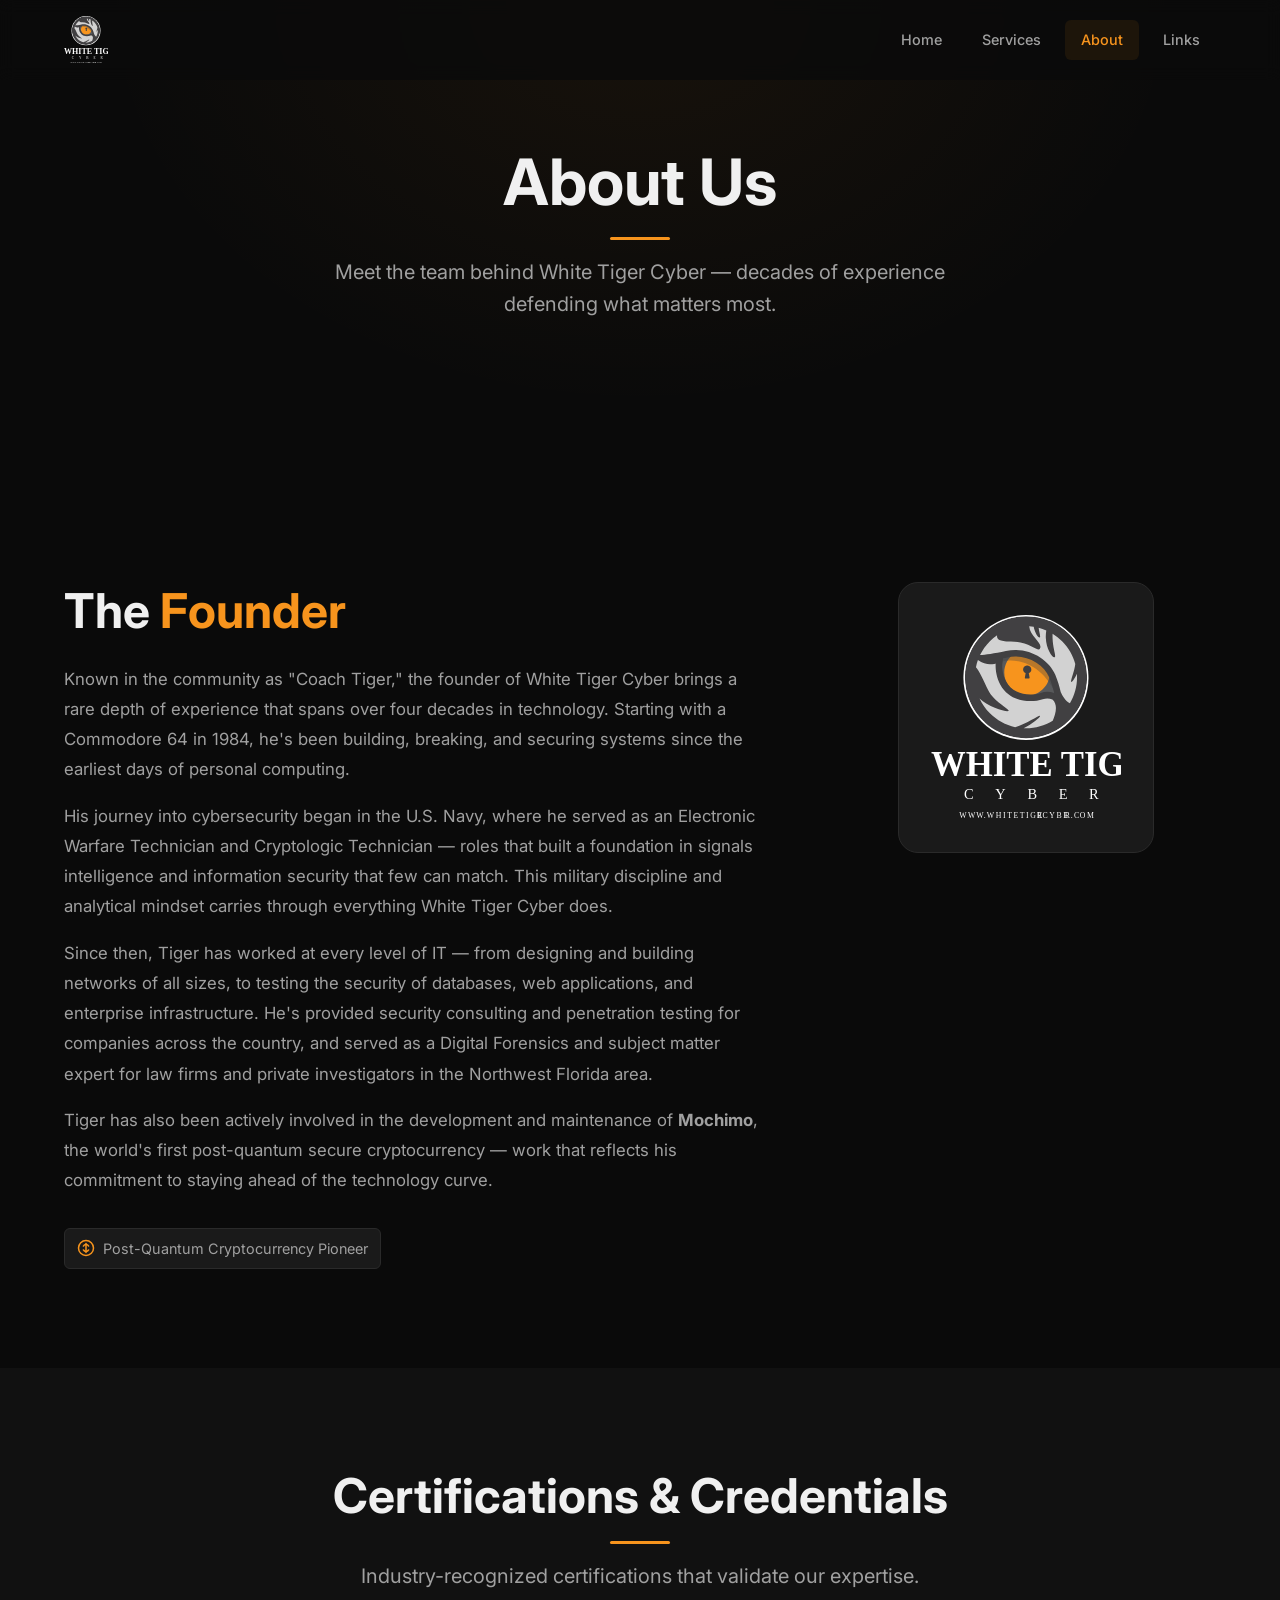
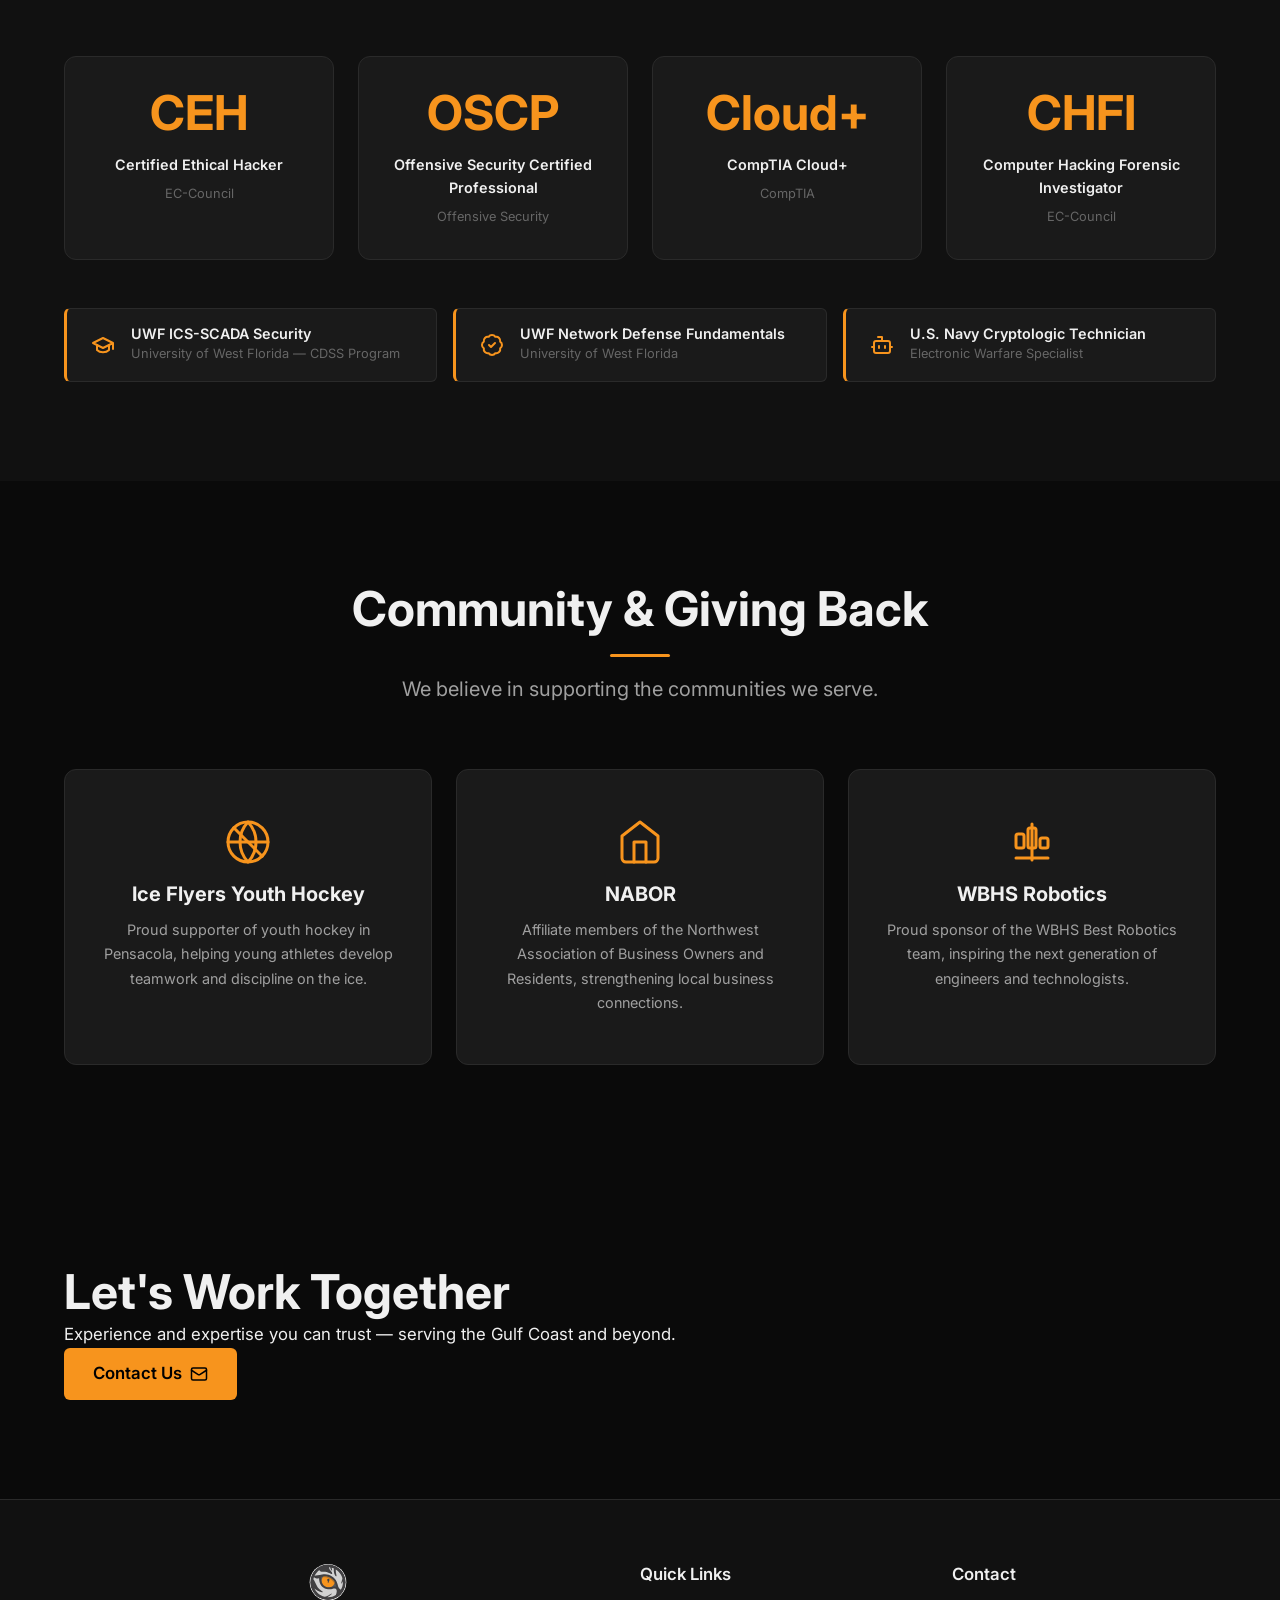
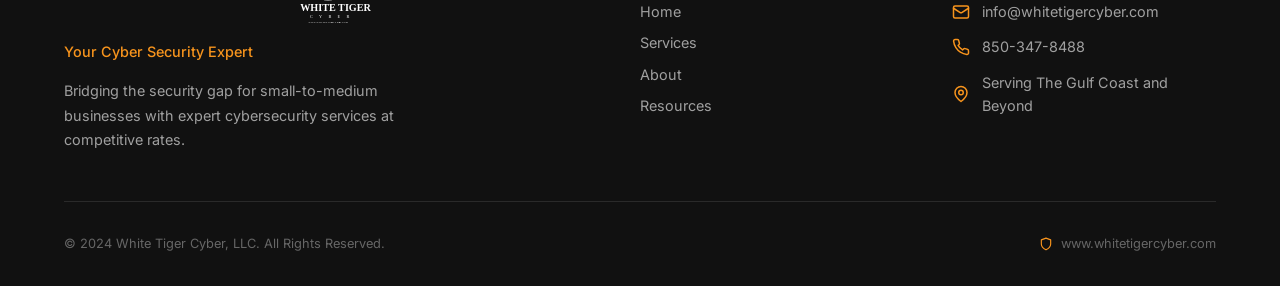
==== about.html @ ec34d4f9 "Initial commit — White Tiger Cyber static site Complete HTML/CSS/JS site built for GitHub Pages. Inc" ====
<!DOCTYPE html>
<html lang="en">
<head>
  <meta charset="UTF-8">
  <meta name="viewport" content="width=device-width, initial-scale=1.0">
  <title>About | White Tiger Cyber</title>
  <meta name="description" content="Meet the founder of White Tiger Cyber — decades of experience in cybersecurity, military intelligence, digital forensics, and blockchain technology.">

  <link rel="preconnect" href="https://fonts.googleapis.com">
  <link rel="preconnect" href="https://fonts.gstatic.com" crossorigin>
  <link href="https://fonts.googleapis.com/css2?family=Inter:wght@400;500;600;700&display=swap" rel="stylesheet">

  <link rel="stylesheet" href="/css/variables.css">
  <link rel="stylesheet" href="/css/reset.css">
  <link rel="stylesheet" href="/css/global.css">
  <link rel="stylesheet" href="/css/nav.css">
  <link rel="stylesheet" href="/css/footer.css">
  <link rel="stylesheet" href="/css/about.css">

  <style>
    body { background: #0a0a0a; color: #f0f0f0; }
    #nav-placeholder:empty { min-height: 80px; }
  </style>
</head>
<body>
  <a href="#main-content" class="skip-link">Skip to main content</a>
  <div id="nav-placeholder"></div>

  <main id="main-content">
    <!-- Page Header -->
    <section class="about-intro section">
      <div class="container">
        <div class="section-header fade-up">
          <h1>About Us</h1>
          <div class="accent-line"></div>
          <p>Meet the team behind White Tiger Cyber — decades of experience defending what matters most.</p>
        </div>
      </div>
    </section>

    <!-- Founder Bio -->
    <section class="section">
      <div class="container">
        <div class="founder-grid">
          <div class="founder-text fade-up">
            <h2>The <span class="text-accent">Founder</span></h2>
            <p>Known in the community as "Coach Tiger," the founder of White Tiger Cyber brings a rare depth of experience that spans over four decades in technology. Starting with a Commodore 64 in 1984, he's been building, breaking, and securing systems since the earliest days of personal computing.</p>
            <p>His journey into cybersecurity began in the U.S. Navy, where he served as an Electronic Warfare Technician and Cryptologic Technician — roles that built a foundation in signals intelligence and information security that few can match. This military discipline and analytical mindset carries through everything White Tiger Cyber does.</p>
            <p>Since then, Tiger has worked at every level of IT — from designing and building networks of all sizes, to testing the security of databases, web applications, and enterprise infrastructure. He's provided security consulting and penetration testing for companies across the country, and served as a Digital Forensics and subject matter expert for law firms and private investigators in the Northwest Florida area.</p>
            <p>Tiger has also been actively involved in the development and maintenance of <strong>Mochimo</strong>, the world's first post-quantum secure cryptocurrency — work that reflects his commitment to staying ahead of the technology curve.</p>
            <div class="mochimo-badge">
              <svg xmlns="http://www.w3.org/2000/svg" viewBox="0 0 24 24" fill="none" stroke="currentColor" stroke-width="2" stroke-linecap="round" stroke-linejoin="round"><circle cx="12" cy="12" r="10"/><path d="M12 6v12"/><path d="M15.5 9.4a4 4 0 0 0-7 0"/><path d="M8.5 14.6a4 4 0 0 0 7 0"/></svg>
              Post-Quantum Cryptocurrency Pioneer
            </div>
          </div>
          <div class="founder-visual fade-up">
            <div class="founder-logo-wrap">
              <img src="/images/WhiteTigerLightText.svg" alt="White Tiger Cyber logo">
            </div>
          </div>
        </div>
      </div>
    </section>

    <!-- Certifications -->
    <section class="certs-section section">
      <div class="container">
        <div class="section-header fade-up">
          <h2>Certifications & Credentials</h2>
          <div class="accent-line"></div>
          <p>Industry-recognized certifications that validate our expertise.</p>
        </div>

        <div class="certs-grid stagger-group">
          <div class="card cert-card fade-up">
            <div class="cert-logo">CEH</div>
            <div class="cert-name">Certified Ethical Hacker</div>
            <div class="cert-issuer">EC-Council</div>
          </div>
          <div class="card cert-card fade-up">
            <div class="cert-logo">OSCP</div>
            <div class="cert-name">Offensive Security Certified Professional</div>
            <div class="cert-issuer">Offensive Security</div>
          </div>
          <div class="card cert-card fade-up">
            <div class="cert-logo">Cloud+</div>
            <div class="cert-name">CompTIA Cloud+</div>
            <div class="cert-issuer">CompTIA</div>
          </div>
          <div class="card cert-card fade-up">
            <div class="cert-logo">CHFI</div>
            <div class="cert-name">Computer Hacking Forensic Investigator</div>
            <div class="cert-issuer">EC-Council</div>
          </div>
        </div>

        <!-- Education & Training -->
        <div class="training-grid stagger-group">
          <div class="training-item fade-up">
            <svg xmlns="http://www.w3.org/2000/svg" viewBox="0 0 24 24" fill="none" stroke="currentColor" stroke-width="2" stroke-linecap="round" stroke-linejoin="round"><path d="M22 10v6M2 10l10-5 10 5-10 5z"/><path d="M6 12v5c3 3 9 3 12 0v-5"/></svg>
            <div class="training-item-text">
              <h4>UWF ICS-SCADA Security</h4>
              <p>University of West Florida — CDSS Program</p>
            </div>
          </div>
          <div class="training-item fade-up">
            <svg xmlns="http://www.w3.org/2000/svg" viewBox="0 0 24 24" fill="none" stroke="currentColor" stroke-width="2" stroke-linecap="round" stroke-linejoin="round"><path d="M3.85 8.62a4 4 0 0 1 4.78-4.77 4 4 0 0 1 6.74 0 4 4 0 0 1 4.78 4.78 4 4 0 0 1 0 6.74 4 4 0 0 1-4.77 4.78 4 4 0 0 1-6.75 0 4 4 0 0 1-4.78-4.77 4 4 0 0 1 0-6.76Z"/><path d="m9 12 2 2 4-4"/></svg>
            <div class="training-item-text">
              <h4>UWF Network Defense Fundamentals</h4>
              <p>University of West Florida</p>
            </div>
          </div>
          <div class="training-item fade-up">
            <svg xmlns="http://www.w3.org/2000/svg" viewBox="0 0 24 24" fill="none" stroke="currentColor" stroke-width="2" stroke-linecap="round" stroke-linejoin="round"><path d="M12 8V4H8"/><rect width="16" height="12" x="4" y="8" rx="2"/><path d="M2 14h2"/><path d="M20 14h2"/><path d="M15 13v2"/><path d="M9 13v2"/></svg>
            <div class="training-item-text">
              <h4>U.S. Navy Cryptologic Technician</h4>
              <p>Electronic Warfare Specialist</p>
            </div>
          </div>
        </div>
      </div>
    </section>

    <!-- Community -->
    <section class="section">
      <div class="container">
        <div class="section-header fade-up">
          <h2>Community & Giving Back</h2>
          <div class="accent-line"></div>
          <p>We believe in supporting the communities we serve.</p>
        </div>

        <div class="community-grid stagger-group">
          <div class="card community-card fade-up">
            <svg class="community-icon" xmlns="http://www.w3.org/2000/svg" viewBox="0 0 24 24" fill="none" stroke="currentColor" stroke-width="1.5" stroke-linecap="round" stroke-linejoin="round"><circle cx="12" cy="12" r="10"/><path d="m4.9 4.9 14.2 14.2"/><path d="M12 2a14.5 14.5 0 0 0 0 20 14.5 14.5 0 0 0 0-20"/><path d="M2 12h20"/></svg>
            <h3>Ice Flyers Youth Hockey</h3>
            <p>Proud supporter of youth hockey in Pensacola, helping young athletes develop teamwork and discipline on the ice.</p>
          </div>
          <div class="card community-card fade-up">
            <svg class="community-icon" xmlns="http://www.w3.org/2000/svg" viewBox="0 0 24 24" fill="none" stroke="currentColor" stroke-width="1.5" stroke-linecap="round" stroke-linejoin="round"><path d="m3 9 9-7 9 7v11a2 2 0 0 1-2 2H5a2 2 0 0 1-2-2z"/><polyline points="9 22 9 12 15 12 15 22"/></svg>
            <h3>NABOR</h3>
            <p>Affiliate members of the Northwest Association of Business Owners and Residents, strengthening local business connections.</p>
          </div>
          <div class="card community-card fade-up">
            <svg class="community-icon" xmlns="http://www.w3.org/2000/svg" viewBox="0 0 24 24" fill="none" stroke="currentColor" stroke-width="1.5" stroke-linecap="round" stroke-linejoin="round"><path d="M12 3v18"/><rect x="4" y="8" width="4" height="7" rx="1"/><rect x="10" y="5" width="4" height="10" rx="1"/><rect x="16" y="10" width="4" height="5" rx="1"/><path d="M4 20h16"/></svg>
            <h3>WBHS Robotics</h3>
            <p>Proud sponsor of the WBHS Best Robotics team, inspiring the next generation of engineers and technologists.</p>
          </div>
        </div>
      </div>
    </section>

    <!-- CTA -->
    <section class="cta-banner section">
      <div class="container fade-up">
        <h2>Let's Work Together</h2>
        <p>Experience and expertise you can trust — serving the Gulf Coast and beyond.</p>
        <a href="mailto:info@whitetigercyber.com" class="btn btn-primary">Contact Us
          <svg xmlns="http://www.w3.org/2000/svg" width="18" height="18" viewBox="0 0 24 24" fill="none" stroke="currentColor" stroke-width="2" stroke-linecap="round" stroke-linejoin="round"><rect width="20" height="16" x="2" y="4" rx="2"/><path d="m22 7-8.97 5.7a1.94 1.94 0 0 1-2.06 0L2 7"/></svg>
        </a>
      </div>
    </section>
  </main>

  <div id="footer-placeholder"></div>

  <script src="/js/nav.js"></script>
  <script src="/js/animations.js"></script>
  <script src="/js/components.js"></script>
</body>
</html>
---- css/variables.css ----
:root {
  /* Brand Colors */
  --color-accent: #f7941d;
  --color-accent-hover: #ffaa44;
  --color-accent-glow: rgba(247, 148, 29, 0.3);
  --color-accent-subtle: rgba(247, 148, 29, 0.08);

  /* Backgrounds */
  --color-bg-primary: #0a0a0a;
  --color-bg-secondary: #111111;
  --color-bg-card: #1a1a1a;
  --color-bg-card-hover: #222222;
  --color-surface: #161616;

  /* Text */
  --color-text-primary: #f0f0f0;
  --color-text-secondary: #a0a0a0;
  --color-text-muted: #666666;

  /* Borders */
  --color-border: #2a2a2a;
  --color-border-hover: #3a3a3a;

  /* Typography */
  --font-heading: 'Inter', system-ui, -apple-system, sans-serif;
  --font-body: 'Inter', system-ui, -apple-system, sans-serif;
  --font-mono: 'JetBrains Mono', 'Fira Code', monospace;

  /* Fluid Font Sizes */
  --text-xs: clamp(0.75rem, 0.7rem + 0.25vw, 0.8rem);
  --text-sm: clamp(0.85rem, 0.8rem + 0.25vw, 0.9rem);
  --text-base: clamp(0.95rem, 0.9rem + 0.3vw, 1.05rem);
  --text-lg: clamp(1.1rem, 1rem + 0.5vw, 1.25rem);
  --text-xl: clamp(1.35rem, 1.1rem + 0.8vw, 1.6rem);
  --text-2xl: clamp(1.7rem, 1.3rem + 1.2vw, 2.2rem);
  --text-3xl: clamp(2.2rem, 1.6rem + 1.8vw, 3rem);
  --text-hero: clamp(2.8rem, 2rem + 2.5vw, 4rem);

  /* Spacing */
  --space-xs: 0.5rem;
  --space-sm: 0.75rem;
  --space-md: 1rem;
  --space-lg: 1.5rem;
  --space-xl: 2rem;
  --space-2xl: 3rem;
  --space-3xl: 4rem;
  --space-section: clamp(4rem, 3rem + 4vw, 8rem);

  /* Layout */
  --max-width: 1200px;
  --nav-height: 80px;
  --border-radius-sm: 6px;
  --border-radius-md: 12px;
  --border-radius-lg: 20px;

  /* Transitions */
  --transition-fast: 150ms ease;
  --transition-base: 250ms ease;
  --transition-slow: 400ms ease;

  /* Shadows */
  --shadow-card: 0 4px 24px rgba(0, 0, 0, 0.4);
  --shadow-card-hover: 0 8px 40px rgba(0, 0, 0, 0.6);
  --shadow-glow: 0 0 30px var(--color-accent-glow);
}
---- css/global.css ----
body {
  font-family: var(--font-body);
  font-size: var(--text-base);
  color: var(--color-text-primary);
  background-color: var(--color-bg-primary);
}

/* Layout */
.container {
  max-width: var(--max-width);
  margin-inline: auto;
  padding-inline: var(--space-lg);
}

.section {
  padding-block: var(--space-section);
}

.section-alt {
  background-color: var(--color-bg-secondary);
}

/* Typography */
h1, h2, h3, h4 {
  font-family: var(--font-heading);
  font-weight: 700;
  color: var(--color-text-primary);
}

h1 { font-size: var(--text-hero); }
h2 { font-size: var(--text-3xl); }
h3 { font-size: var(--text-2xl); }
h4 { font-size: var(--text-xl); }

.text-accent { color: var(--color-accent); }
.text-secondary { color: var(--color-text-secondary); }
.text-center { text-align: center; }

/* Section Headers */
.section-header {
  text-align: center;
  margin-bottom: var(--space-3xl);
}

.section-header h2 {
  margin-bottom: var(--space-md);
}

.section-header p {
  color: var(--color-text-secondary);
  font-size: var(--text-lg);
  max-width: 700px;
  margin-inline: auto;
}

.accent-line {
  width: 60px;
  height: 3px;
  background: var(--color-accent);
  margin: var(--space-md) auto;
  border-radius: 2px;
}

/* Buttons */
.btn {
  display: inline-flex;
  align-items: center;
  gap: var(--space-xs);
  padding: 0.8rem 1.8rem;
  border-radius: var(--border-radius-sm);
  font-weight: 600;
  font-size: var(--text-base);
  cursor: pointer;
  border: none;
  transition: transform var(--transition-base), box-shadow var(--transition-base), background-color var(--transition-base);
}

.btn-primary {
  background-color: var(--color-accent);
  color: #000;
}

.btn-primary:hover {
  background-color: var(--color-accent-hover);
  transform: translateY(-2px);
  box-shadow: var(--shadow-glow);
}

.btn-outline {
  background: transparent;
  color: var(--color-accent);
  border: 2px solid var(--color-accent);
}

.btn-outline:hover {
  background-color: var(--color-accent-subtle);
  transform: translateY(-2px);
}

/* Cards */
.card {
  background: var(--color-bg-card);
  border: 1px solid var(--color-border);
  border-radius: var(--border-radius-md);
  padding: var(--space-xl);
  transition: transform var(--transition-base), box-shadow var(--transition-base), border-color var(--transition-base);
}

.card:hover {
  transform: translateY(-4px);
  box-shadow: var(--shadow-card-hover), 0 0 40px rgba(247, 148, 29, 0.06);
  border-color: var(--color-border-hover);
}

/* Scroll Animations */
.fade-up {
  opacity: 0;
  transform: translateY(30px);
  transition: opacity 0.6s ease, transform 0.6s ease;
}

.fade-in {
  opacity: 0;
  transition: opacity 0.6s ease;
}

.scale-in {
  opacity: 0;
  transform: scale(0.95);
  transition: opacity 0.5s ease, transform 0.5s ease;
}

.fade-up.visible,
.fade-in.visible,
.scale-in.visible {
  opacity: 1;
  transform: none;
}

/* Reduced motion */
@media (prefers-reduced-motion: reduce) {
  *, *::before, *::after {
    animation-duration: 0.01ms !important;
    animation-iteration-count: 1 !important;
    transition-duration: 0.01ms !important;
    scroll-behavior: auto !important;
  }

  .fade-up, .fade-in, .scale-in {
    opacity: 1;
    transform: none;
  }
}

/* Skip to content (accessibility) */
.skip-link {
  position: absolute;
  top: -100%;
  left: var(--space-md);
  padding: var(--space-sm) var(--space-md);
  background: var(--color-accent);
  color: #000;
  font-weight: 600;
  border-radius: var(--border-radius-sm);
  z-index: 1000;
  transition: top var(--transition-fast);
}

.skip-link:focus {
  top: var(--space-md);
}

/* Accessibility */
.sr-only {
  position: absolute;
  width: 1px;
  height: 1px;
  padding: 0;
  margin: -1px;
  overflow: hidden;
  clip: rect(0, 0, 0, 0);
  white-space: nowrap;
  border-width: 0;
}

/* Focus styles */
:focus-visible {
  outline: 2px solid var(--color-accent);
  outline-offset: 2px;
}

/* Grid helpers */
.grid-2 {
  display: grid;
  grid-template-columns: 1fr;
  gap: var(--space-xl);
}

.grid-3 {
  display: grid;
  grid-template-columns: 1fr;
  gap: var(--space-xl);
}

@media (min-width: 768px) {
  .grid-2 {
    grid-template-columns: repeat(2, 1fr);
  }

  .grid-3 {
    grid-template-columns: repeat(2, 1fr);
  }
}

@media (min-width: 1024px) {
  .grid-3 {
    grid-template-columns: repeat(3, 1fr);
  }
}
---- css/nav.css ----
.site-header {
  position: fixed;
  top: 0;
  left: 0;
  right: 0;
  height: var(--nav-height);
  z-index: 100;
  background: rgba(10, 10, 10, 0.8);
  backdrop-filter: blur(8px);
  -webkit-backdrop-filter: blur(8px);
  transition: background var(--transition-base), box-shadow var(--transition-base);
}

.site-header.scrolled {
  background: rgba(10, 10, 10, 0.95);
  box-shadow: 0 2px 20px rgba(0, 0, 0, 0.5);
}

.nav-container {
  display: flex;
  align-items: center;
  justify-content: space-between;
  height: var(--nav-height);
}

/* Logo */
.nav-logo {
  display: flex;
  align-items: center;
  gap: var(--space-sm);
  text-decoration: none;
  flex-shrink: 0;
}

.nav-logo img {
  height: 48px;
  width: auto;
}

.nav-logo-text {
  display: flex;
  flex-direction: column;
  line-height: 1.2;
}

.nav-brand {
  font-family: var(--font-heading);
  font-weight: 700;
  font-size: var(--text-base);
  color: var(--color-text-primary);
}

.nav-tagline {
  font-size: var(--text-xs);
  color: var(--color-accent);
}

/* Nav Links */
.nav-menu {
  display: flex;
  align-items: center;
  gap: var(--space-xs);
}

.nav-link {
  padding: 0.5rem 1rem;
  font-size: var(--text-sm);
  font-weight: 500;
  color: var(--color-text-secondary);
  border-radius: var(--border-radius-sm);
  transition: color var(--transition-fast), background-color var(--transition-fast);
}

.nav-link:hover,
.nav-link.active {
  color: var(--color-text-primary);
}

.nav-link.active {
  color: var(--color-accent);
  background-color: var(--color-accent-subtle);
}

/* Mobile Toggle */
.nav-toggle {
  display: none;
  background: none;
  border: none;
  cursor: pointer;
  padding: var(--space-xs);
  z-index: 110;
}

.hamburger,
.hamburger::before,
.hamburger::after {
  display: block;
  width: 24px;
  height: 2px;
  background: var(--color-text-primary);
  border-radius: 2px;
  transition: transform var(--transition-base), opacity var(--transition-base);
}

.hamburger {
  position: relative;
}

.hamburger::before,
.hamburger::after {
  content: '';
  position: absolute;
  left: 0;
}

.hamburger::before { top: -7px; }
.hamburger::after { top: 7px; }

/* Hamburger open state */
.nav-toggle[aria-expanded="true"] .hamburger {
  background: transparent;
}

.nav-toggle[aria-expanded="true"] .hamburger::before {
  top: 0;
  transform: rotate(45deg);
}

.nav-toggle[aria-expanded="true"] .hamburger::after {
  top: 0;
  transform: rotate(-45deg);
}

/* Mobile nav */
@media (max-width: 767px) {
  .nav-toggle {
    display: block;
  }

  .nav-menu {
    position: fixed;
    top: 0;
    right: 0;
    width: min(300px, 80vw);
    height: 100vh;
    flex-direction: column;
    justify-content: center;
    gap: var(--space-md);
    background: rgba(10, 10, 10, 0.98);
    backdrop-filter: blur(20px);
    -webkit-backdrop-filter: blur(20px);
    transform: translateX(100%);
    transition: transform var(--transition-slow);
    padding: var(--space-xl);
  }

  .nav-menu.open {
    transform: translateX(0);
  }

  .nav-link {
    font-size: var(--text-lg);
    padding: var(--space-sm) var(--space-md);
    width: 100%;
    text-align: center;
  }

  .nav-logo-text {
    display: none;
  }
}
---- css/footer.css ----
.site-footer {
  background: var(--color-bg-secondary);
  border-top: 1px solid var(--color-border);
  padding-block: var(--space-3xl) var(--space-xl);
}

.footer-content {
  display: grid;
  grid-template-columns: 1fr;
  gap: var(--space-2xl);
  margin-bottom: var(--space-2xl);
}

.footer-brand {
  display: flex;
  flex-direction: column;
  gap: var(--space-md);
}

.footer-logo {
  height: 60px;
  width: auto;
}

.footer-tagline {
  color: var(--color-accent);
  font-size: var(--text-sm);
  font-weight: 500;
}

.footer-description {
  color: var(--color-text-secondary);
  font-size: var(--text-sm);
  max-width: 350px;
  line-height: 1.7;
}

.footer-heading {
  font-size: var(--text-base);
  font-weight: 600;
  color: var(--color-text-primary);
  margin-bottom: var(--space-md);
}

.footer-links {
  display: flex;
  flex-direction: column;
  gap: var(--space-xs);
}

.footer-links a {
  color: var(--color-text-secondary);
  font-size: var(--text-sm);
  transition: color var(--transition-fast);
}

.footer-links a:hover {
  color: var(--color-accent);
}

.footer-contact-item {
  display: flex;
  align-items: center;
  gap: var(--space-sm);
  color: var(--color-text-secondary);
  font-size: var(--text-sm);
  margin-bottom: var(--space-sm);
}

.footer-contact-item svg {
  width: 18px;
  height: 18px;
  flex-shrink: 0;
  color: var(--color-accent);
}

.footer-contact-item a {
  color: var(--color-text-secondary);
  transition: color var(--transition-fast);
}

.footer-contact-item a:hover {
  color: var(--color-accent);
}

.footer-bottom {
  padding-top: var(--space-xl);
  border-top: 1px solid var(--color-border);
  display: flex;
  flex-wrap: wrap;
  justify-content: space-between;
  align-items: center;
  gap: var(--space-md);
}

.footer-copyright {
  color: var(--color-text-muted);
  font-size: var(--text-xs);
}

.footer-serving {
  color: var(--color-text-muted);
  font-size: var(--text-xs);
  display: flex;
  align-items: center;
  gap: var(--space-xs);
}

.footer-serving svg {
  width: 14px;
  height: 14px;
  color: var(--color-accent);
}

@media (min-width: 768px) {
  .footer-content {
    grid-template-columns: 2fr 1fr 1fr;
  }
}
---- css/about.css ----
/* About Page Header */
.about-intro {
  padding-top: calc(var(--nav-height) + var(--space-3xl));
  background:
    radial-gradient(ellipse at 50% 0%, rgba(247, 148, 29, 0.06) 0%, transparent 60%),
    var(--color-bg-primary);
}

/* Founder Section */
.founder-grid {
  display: grid;
  grid-template-columns: 1fr;
  gap: var(--space-3xl);
  align-items: start;
}

.founder-text h2 {
  margin-bottom: var(--space-lg);
}

.founder-text p {
  color: var(--color-text-secondary);
  line-height: 1.8;
  margin-bottom: var(--space-md);
}

.founder-visual {
  display: flex;
  justify-content: center;
  align-items: flex-start;
}

.founder-logo-wrap {
  width: clamp(180px, 20vw, 260px);
  padding: var(--space-xl);
  background: var(--color-bg-card);
  border: 1px solid var(--color-border);
  border-radius: var(--border-radius-lg);
  display: flex;
  align-items: center;
  justify-content: center;
}

.founder-logo-wrap img {
  width: 100%;
  height: auto;
}

@media (min-width: 768px) {
  .founder-grid {
    grid-template-columns: 1.3fr 0.7fr;
  }
}

/* Mochimo Badge */
.mochimo-badge {
  display: inline-flex;
  align-items: center;
  gap: var(--space-xs);
  padding: var(--space-xs) var(--space-sm);
  background: var(--color-bg-card);
  border: 1px solid var(--color-border);
  border-radius: var(--border-radius-sm);
  color: var(--color-text-secondary);
  font-size: var(--text-sm);
  margin-top: var(--space-md);
}

.mochimo-badge svg {
  width: 18px;
  height: 18px;
  color: var(--color-accent);
}

/* Certifications Section */
.certs-section {
  background: var(--color-bg-secondary);
}

.certs-grid {
  display: grid;
  grid-template-columns: repeat(2, 1fr);
  gap: var(--space-lg);
}

.cert-card {
  display: flex;
  flex-direction: column;
  align-items: center;
  text-align: center;
  padding: var(--space-xl) var(--space-md);
}

.cert-card:hover {
  border-color: var(--color-accent);
}

.cert-logo {
  font-size: var(--text-3xl);
  font-weight: 700;
  color: var(--color-accent);
  margin-bottom: var(--space-md);
  line-height: 1;
}

.cert-name {
  font-size: var(--text-sm);
  font-weight: 600;
  color: var(--color-text-primary);
  margin-bottom: var(--space-xs);
}

.cert-issuer {
  font-size: var(--text-xs);
  color: var(--color-text-muted);
}

@media (min-width: 768px) {
  .certs-grid {
    grid-template-columns: repeat(4, 1fr);
  }
}

/* Education & Training */
.training-grid {
  display: grid;
  grid-template-columns: 1fr;
  gap: var(--space-md);
  margin-top: var(--space-2xl);
}

.training-item {
  display: flex;
  align-items: center;
  gap: var(--space-md);
  padding: var(--space-md) var(--space-lg);
  background: var(--color-bg-card);
  border: 1px solid var(--color-border);
  border-radius: var(--border-radius-sm);
  border-left: 3px solid var(--color-accent);
}

.training-item svg {
  width: 24px;
  height: 24px;
  color: var(--color-accent);
  flex-shrink: 0;
}

.training-item-text h4 {
  font-size: var(--text-sm);
  font-weight: 600;
  margin-bottom: 2px;
}

.training-item-text p {
  font-size: var(--text-xs);
  color: var(--color-text-muted);
  margin-bottom: 0;
}

@media (min-width: 768px) {
  .training-grid {
    grid-template-columns: repeat(3, 1fr);
  }
}

/* Community Section */
.community-grid {
  display: grid;
  grid-template-columns: 1fr;
  gap: var(--space-lg);
}

.community-card {
  text-align: center;
  padding: var(--space-2xl) var(--space-xl);
}

.community-icon {
  width: 48px;
  height: 48px;
  color: var(--color-accent);
  margin: 0 auto var(--space-md);
}

.community-card h3 {
  font-size: var(--text-lg);
  margin-bottom: var(--space-sm);
}

.community-card p {
  color: var(--color-text-secondary);
  font-size: var(--text-sm);
  line-height: 1.7;
}

@media (min-width: 768px) {
  .community-grid {
    grid-template-columns: repeat(3, 1fr);
  }
}
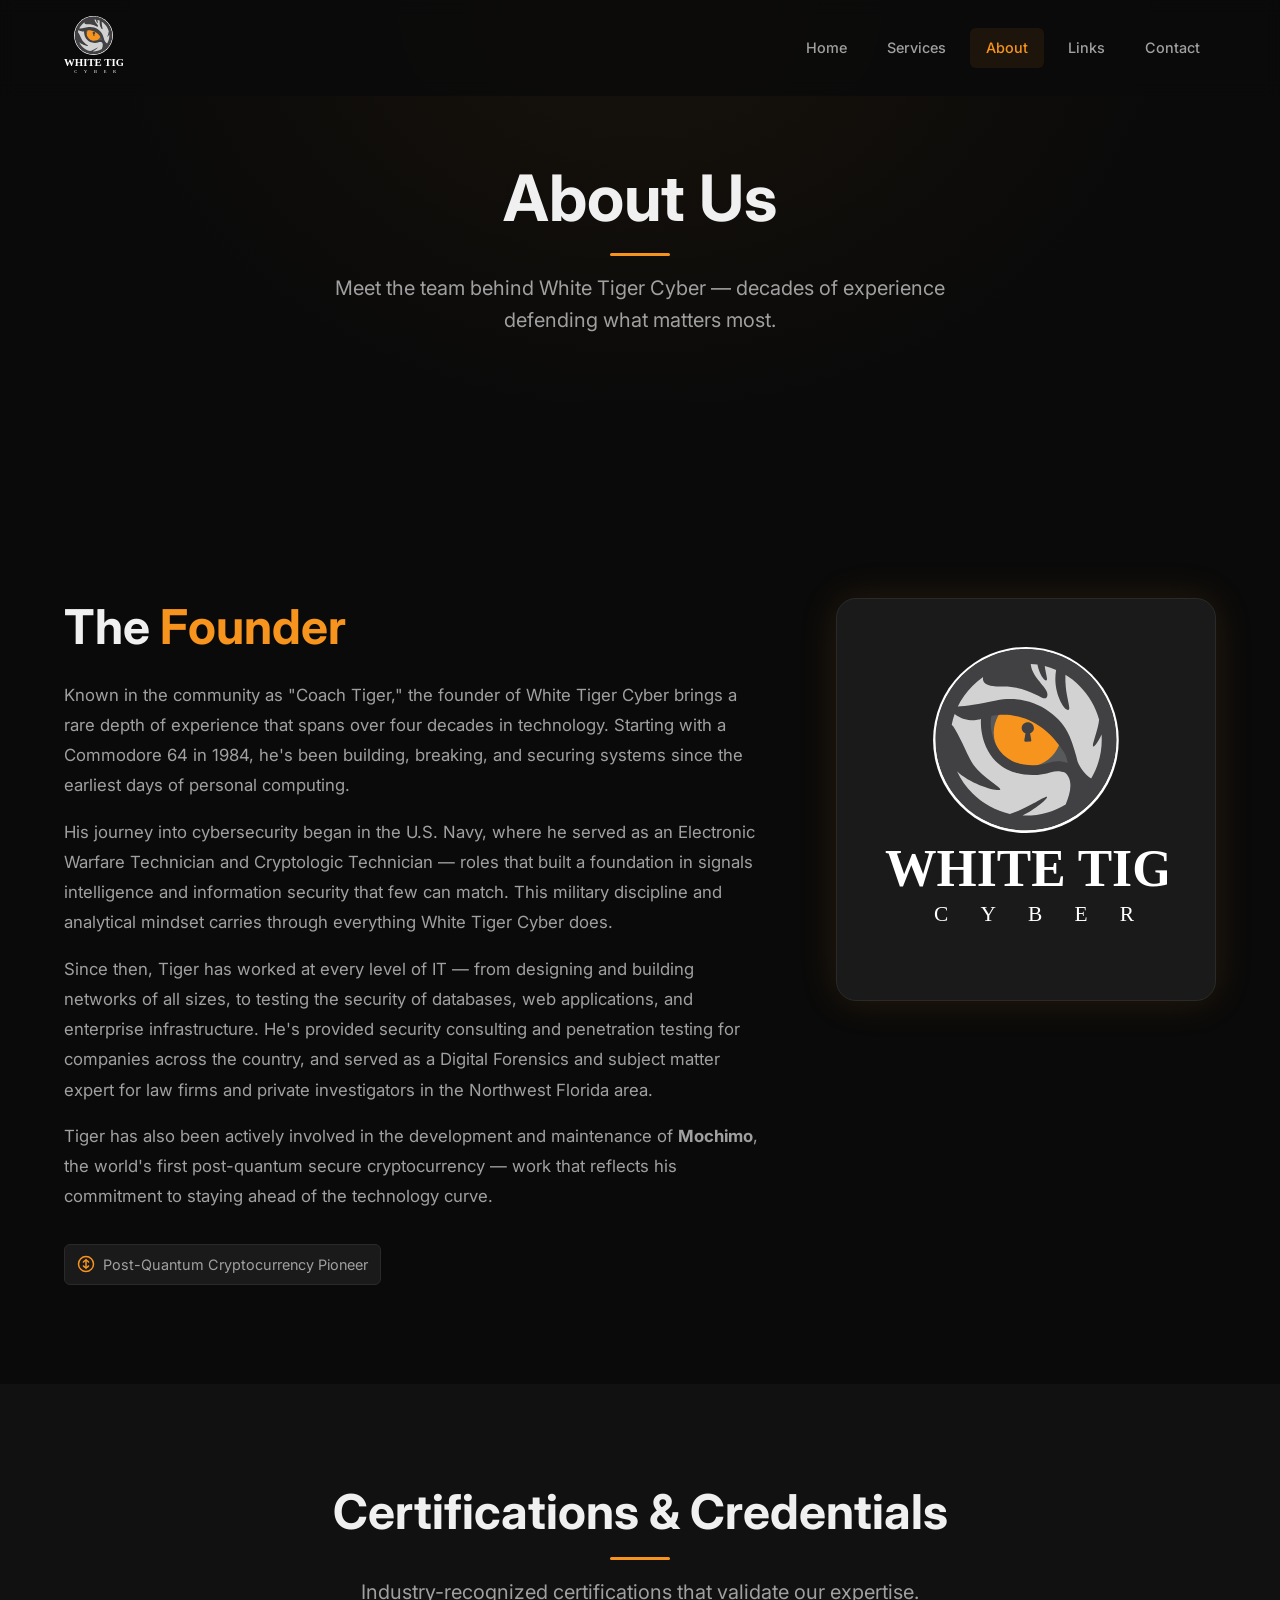
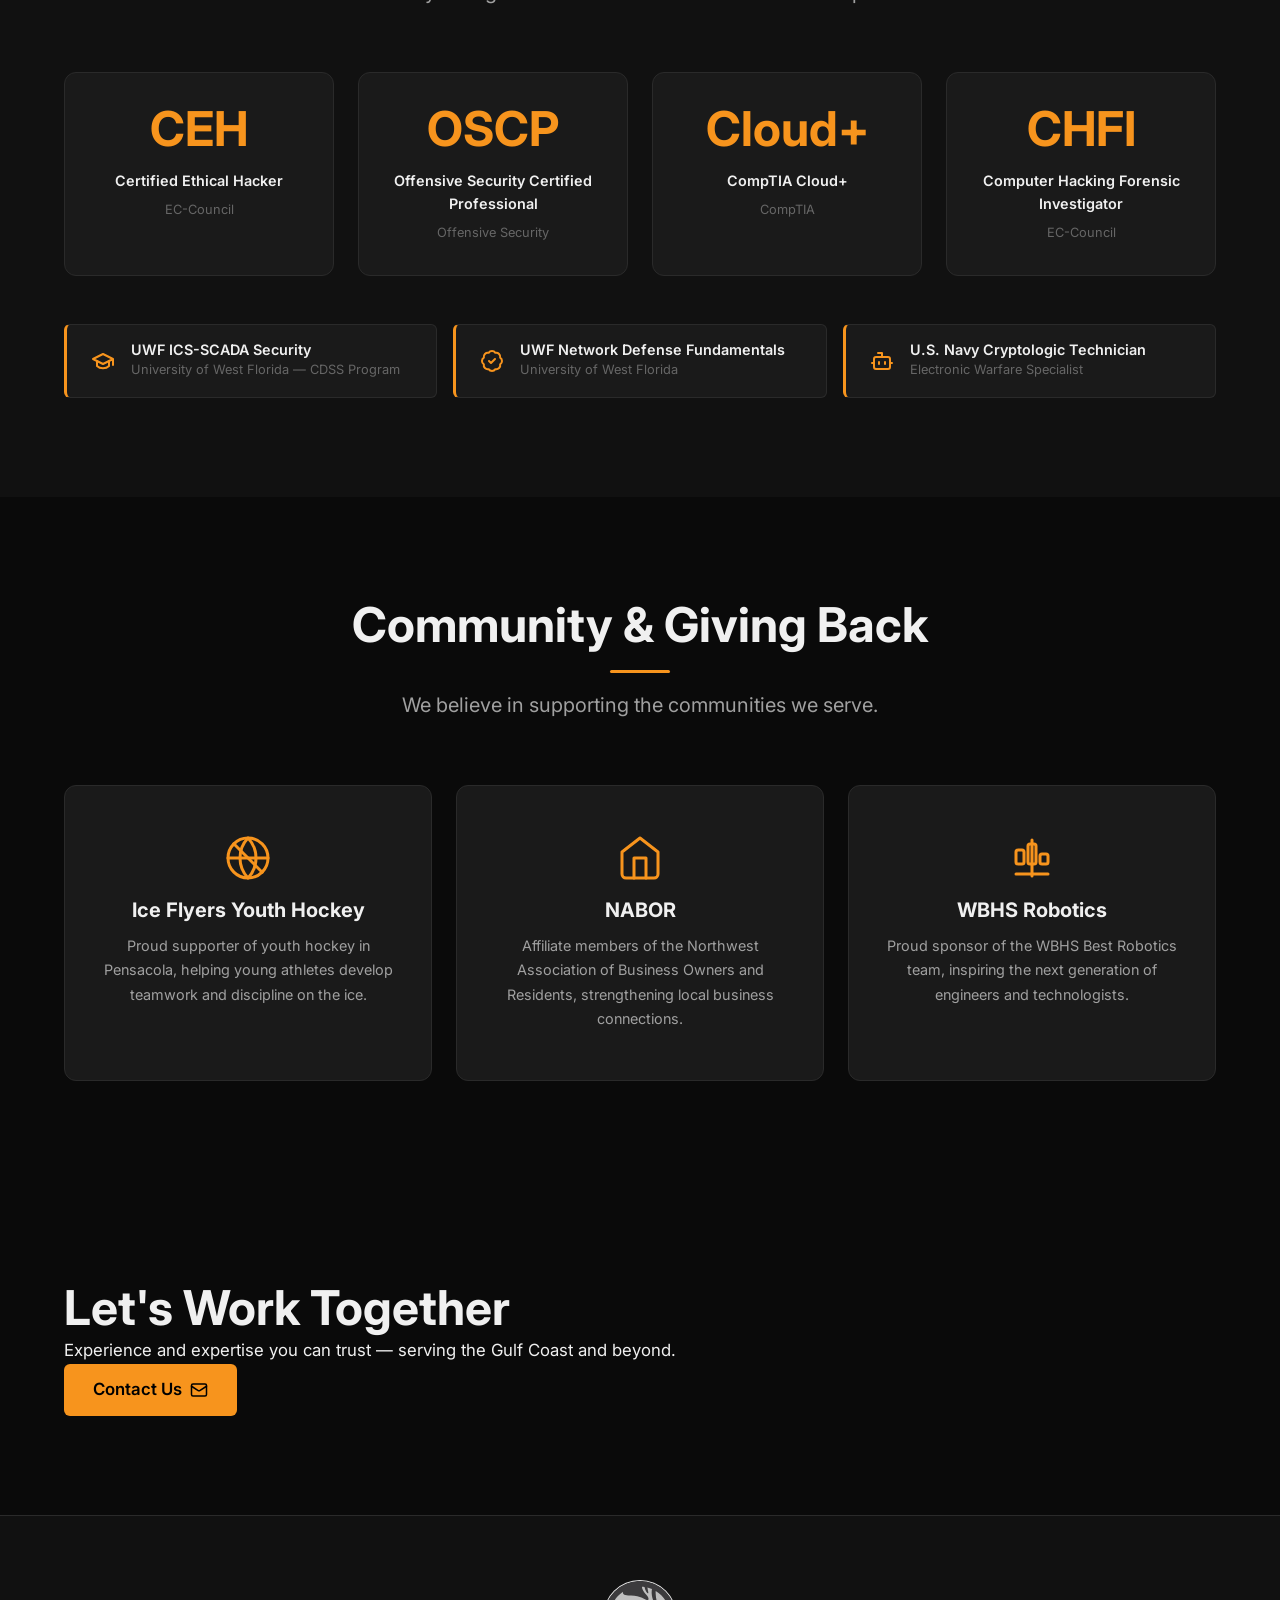
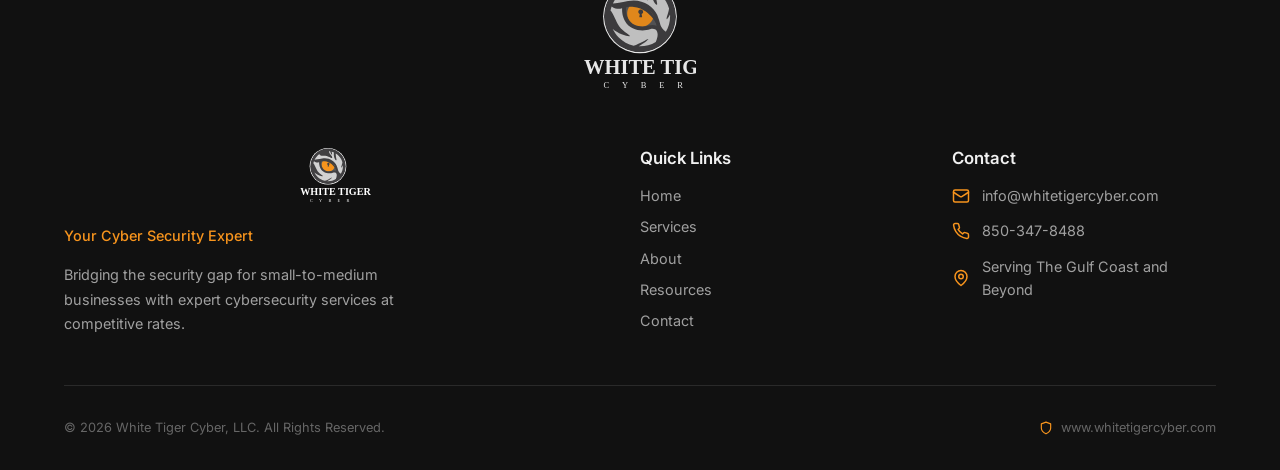
==== commit b085eb18: "Round 2 updates: compact hero, logo prominence, AI content rewrite, contact form - Replace full-view" ====
--- a/about.html
+++ b/about.html
@@ -19,7 +19,7 @@
 
   <style>
     body { background: #0a0a0a; color: #f0f0f0; }
-    #nav-placeholder:empty { min-height: 80px; }
+    #nav-placeholder:empty { min-height: 96px; }
   </style>
 </head>
 <body>
@@ -155,7 +155,7 @@
       <div class="container fade-up">
         <h2>Let's Work Together</h2>
         <p>Experience and expertise you can trust — serving the Gulf Coast and beyond.</p>
-        <a href="mailto:info@whitetigercyber.com" class="btn btn-primary">Contact Us
+        <a href="/contact.html" class="btn btn-primary">Contact Us
           <svg xmlns="http://www.w3.org/2000/svg" width="18" height="18" viewBox="0 0 24 24" fill="none" stroke="currentColor" stroke-width="2" stroke-linecap="round" stroke-linejoin="round"><rect width="20" height="16" x="2" y="4" rx="2"/><path d="m22 7-8.97 5.7a1.94 1.94 0 0 1-2.06 0L2 7"/></svg>
         </a>
       </div>
--- a/css/variables.css
+++ b/css/variables.css
@@ -48,7 +48,7 @@
 
   /* Layout */
   --max-width: 1200px;
-  --nav-height: 80px;
+  --nav-height: 96px;
   --border-radius-sm: 6px;
   --border-radius-md: 12px;
   --border-radius-lg: 20px;
--- a/css/global.css
+++ b/css/global.css
@@ -1,8 +1,13 @@
+html {
+  overflow-x: clip;
+}
+
 body {
   font-family: var(--font-body);
   font-size: var(--text-base);
   color: var(--color-text-primary);
   background-color: var(--color-bg-primary);
+  overflow-x: clip;
 }
 
 /* Layout */
--- a/css/nav.css
+++ b/css/nav.css
@@ -33,7 +33,7 @@
 }
 
 .nav-logo img {
-  height: 48px;
+  height: 64px;
   width: auto;
 }
 
--- a/css/footer.css
+++ b/css/footer.css
@@ -2,6 +2,18 @@
   background: var(--color-bg-secondary);
   border-top: 1px solid var(--color-border);
   padding-block: var(--space-3xl) var(--space-xl);
+}
+
+.footer-hero {
+  display: flex;
+  justify-content: center;
+  padding-bottom: var(--space-2xl);
+}
+
+.footer-hero-logo {
+  height: 120px;
+  width: auto;
+  opacity: 0.9;
 }
 
 .footer-content {
--- a/css/about.css
+++ b/css/about.css
@@ -31,14 +31,15 @@
 }
 
 .founder-logo-wrap {
-  width: clamp(180px, 20vw, 260px);
-  padding: var(--space-xl);
+  width: clamp(240px, 30vw, 380px);
+  padding: var(--space-2xl);
   background: var(--color-bg-card);
   border: 1px solid var(--color-border);
   border-radius: var(--border-radius-lg);
   display: flex;
   align-items: center;
   justify-content: center;
+  box-shadow: 0 0 40px rgba(247, 148, 29, 0.12);
 }
 
 .founder-logo-wrap img {
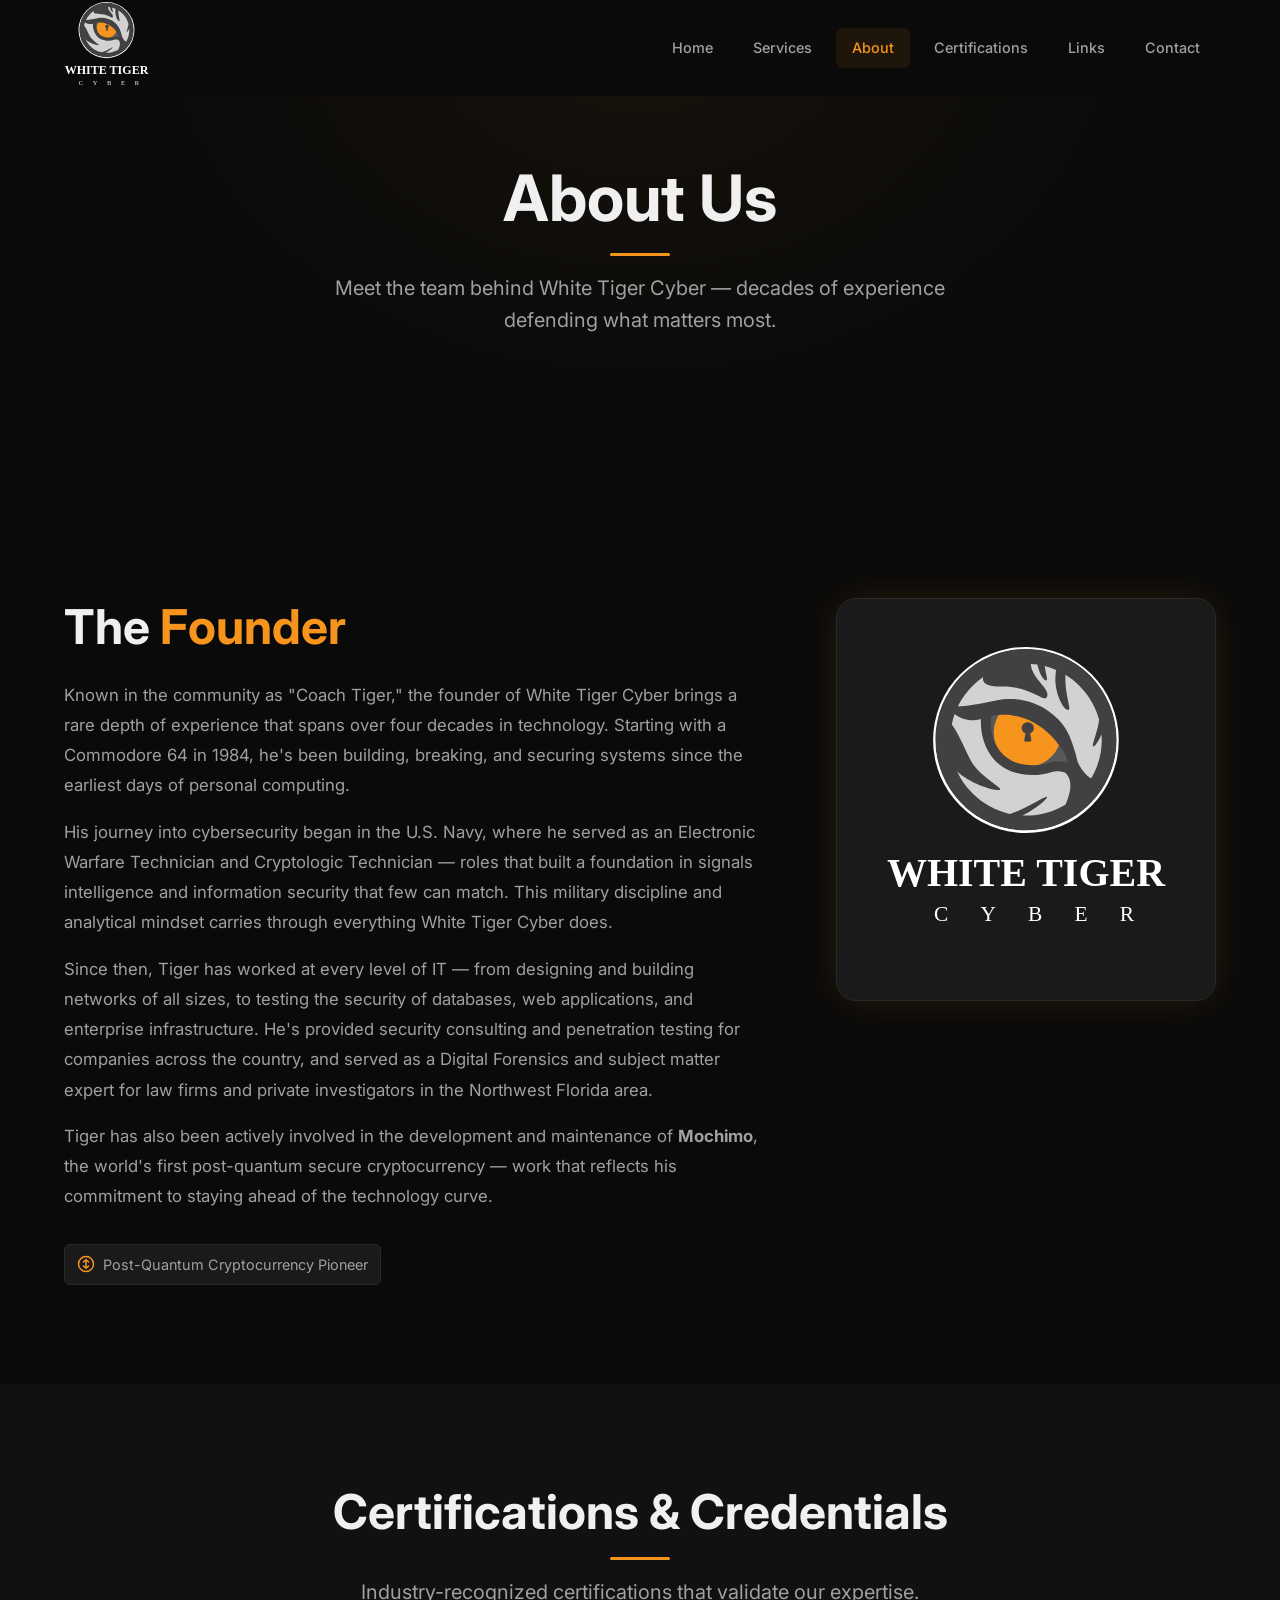
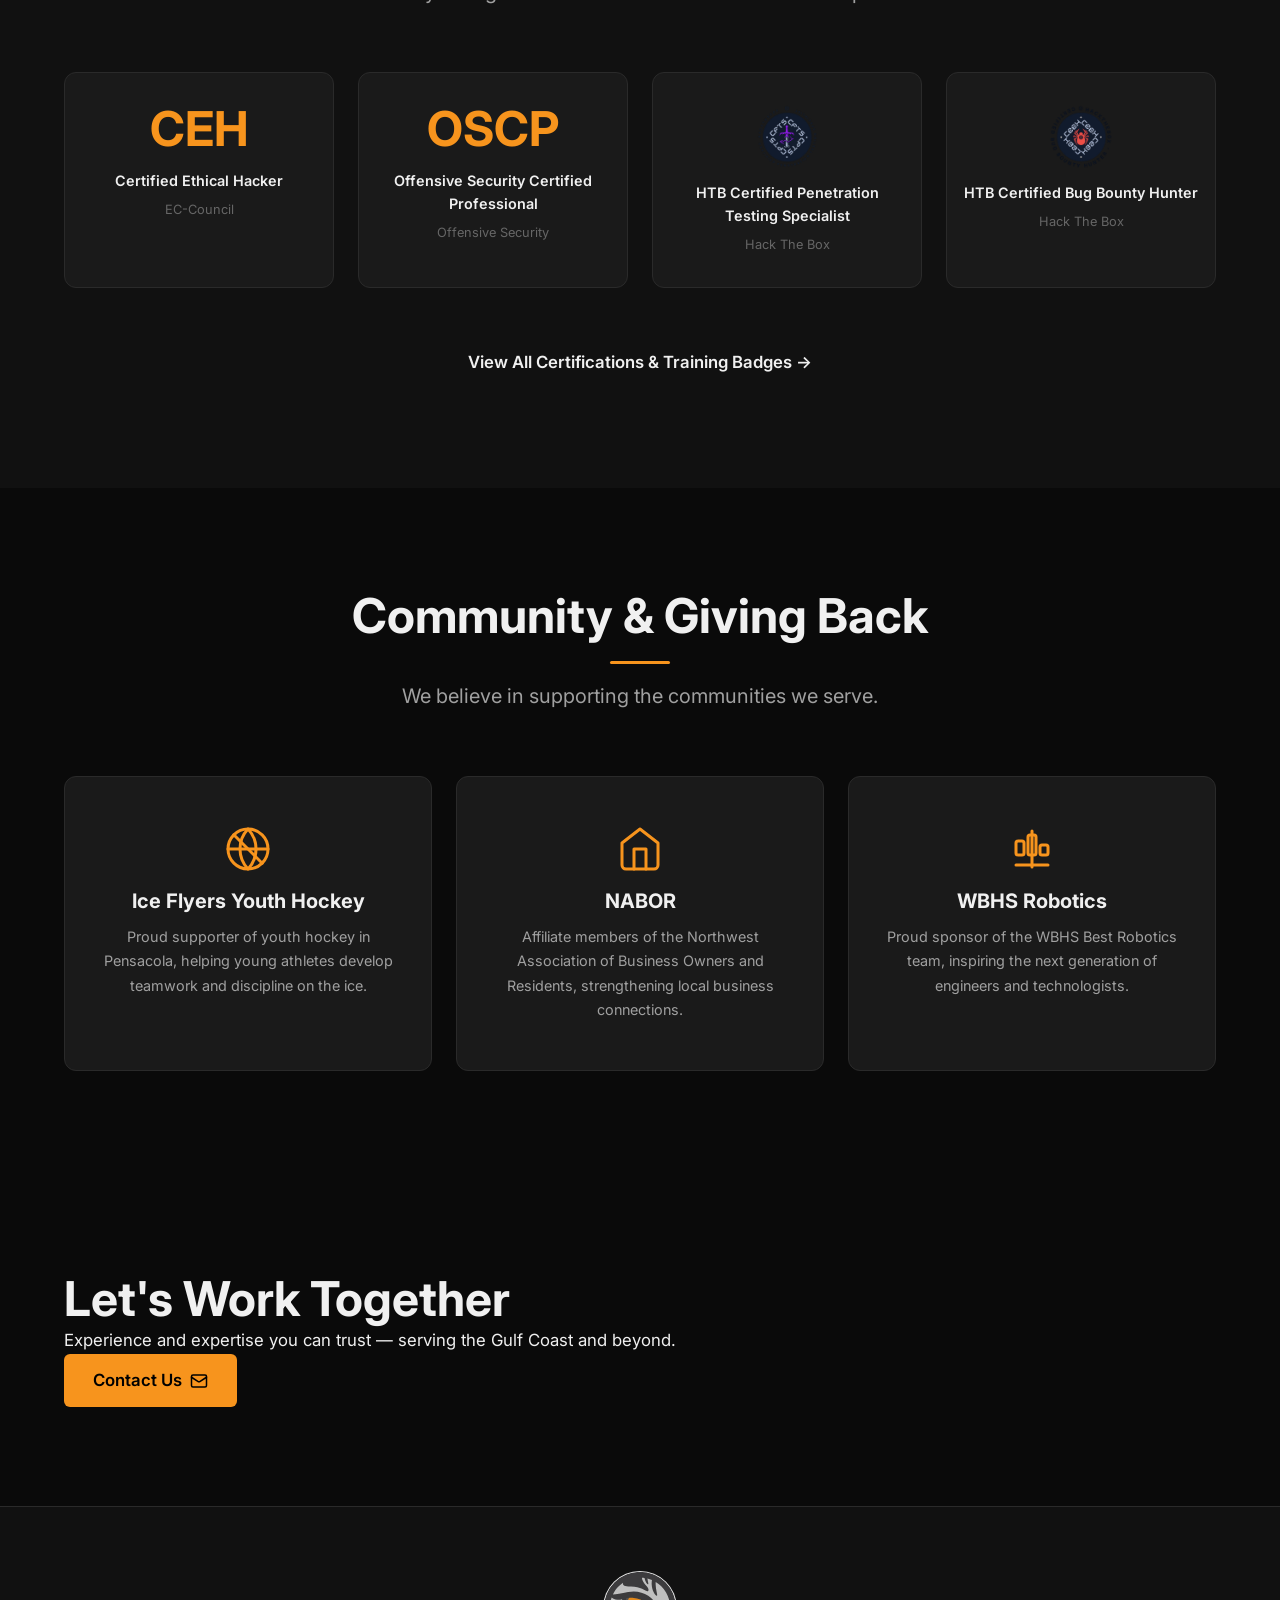
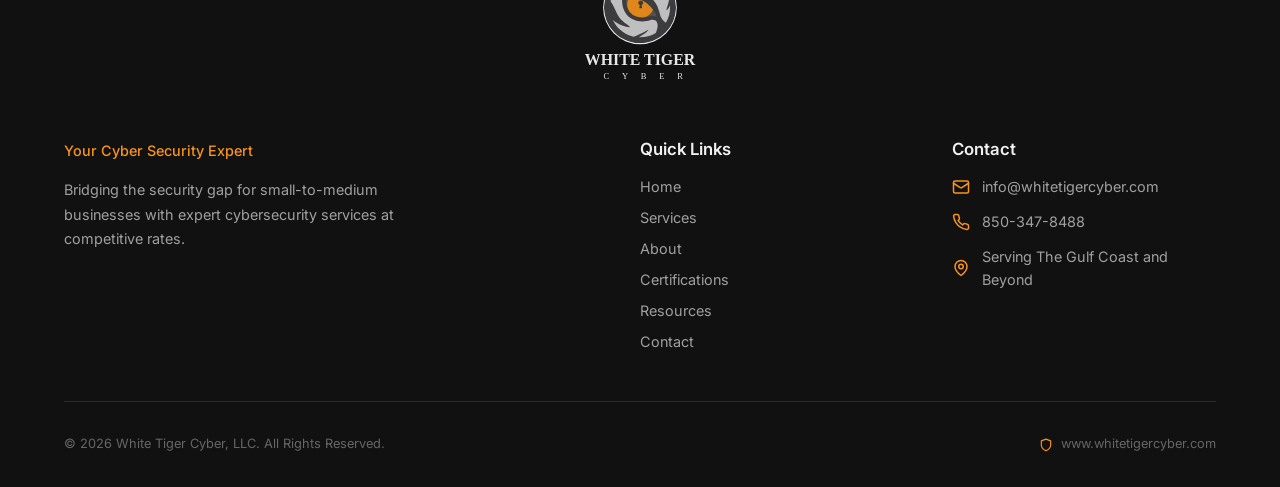
==== commit b94d0339: "Add dedicated Certifications page with full credential inventory - New certifications.html with 4 se" ====
--- a/about.html
+++ b/about.html
@@ -62,11 +62,11 @@
       </div>
     </section>
 
-    <!-- Certifications -->
+    <!-- Certifications Preview -->
     <section class="certs-section section">
       <div class="container">
         <div class="section-header fade-up">
-          <h2>Certifications & Credentials</h2>
+          <h2>Certifications &amp; Credentials</h2>
           <div class="accent-line"></div>
           <p>Industry-recognized certifications that validate our expertise.</p>
         </div>
@@ -83,40 +83,21 @@
             <div class="cert-issuer">Offensive Security</div>
           </div>
           <div class="card cert-card fade-up">
-            <div class="cert-logo">Cloud+</div>
-            <div class="cert-name">CompTIA Cloud+</div>
-            <div class="cert-issuer">CompTIA</div>
+            <img src="/images/certs/htb-cpts.png" alt="HTB CPTS" style="width:64px;height:64px;object-fit:contain;margin-bottom:var(--space-sm)">
+            <div class="cert-name">HTB Certified Penetration Testing Specialist</div>
+            <div class="cert-issuer">Hack The Box</div>
           </div>
           <div class="card cert-card fade-up">
-            <div class="cert-logo">CHFI</div>
-            <div class="cert-name">Computer Hacking Forensic Investigator</div>
-            <div class="cert-issuer">EC-Council</div>
+            <img src="/images/certs/htb-cbbh.png" alt="HTB CBBH" style="width:64px;height:64px;object-fit:contain;margin-bottom:var(--space-sm)">
+            <div class="cert-name">HTB Certified Bug Bounty Hunter</div>
+            <div class="cert-issuer">Hack The Box</div>
           </div>
         </div>
 
-        <!-- Education & Training -->
-        <div class="training-grid stagger-group">
-          <div class="training-item fade-up">
-            <svg xmlns="http://www.w3.org/2000/svg" viewBox="0 0 24 24" fill="none" stroke="currentColor" stroke-width="2" stroke-linecap="round" stroke-linejoin="round"><path d="M22 10v6M2 10l10-5 10 5-10 5z"/><path d="M6 12v5c3 3 9 3 12 0v-5"/></svg>
-            <div class="training-item-text">
-              <h4>UWF ICS-SCADA Security</h4>
-              <p>University of West Florida — CDSS Program</p>
-            </div>
-          </div>
-          <div class="training-item fade-up">
-            <svg xmlns="http://www.w3.org/2000/svg" viewBox="0 0 24 24" fill="none" stroke="currentColor" stroke-width="2" stroke-linecap="round" stroke-linejoin="round"><path d="M3.85 8.62a4 4 0 0 1 4.78-4.77 4 4 0 0 1 6.74 0 4 4 0 0 1 4.78 4.78 4 4 0 0 1 0 6.74 4 4 0 0 1-4.77 4.78 4 4 0 0 1-6.75 0 4 4 0 0 1-4.78-4.77 4 4 0 0 1 0-6.76Z"/><path d="m9 12 2 2 4-4"/></svg>
-            <div class="training-item-text">
-              <h4>UWF Network Defense Fundamentals</h4>
-              <p>University of West Florida</p>
-            </div>
-          </div>
-          <div class="training-item fade-up">
-            <svg xmlns="http://www.w3.org/2000/svg" viewBox="0 0 24 24" fill="none" stroke="currentColor" stroke-width="2" stroke-linecap="round" stroke-linejoin="round"><path d="M12 8V4H8"/><rect width="16" height="12" x="4" y="8" rx="2"/><path d="M2 14h2"/><path d="M20 14h2"/><path d="M15 13v2"/><path d="M9 13v2"/></svg>
-            <div class="training-item-text">
-              <h4>U.S. Navy Cryptologic Technician</h4>
-              <p>Electronic Warfare Specialist</p>
-            </div>
-          </div>
+        <div class="fade-up" style="text-align:center;margin-top:var(--space-2xl)">
+          <a href="/certifications.html" class="btn btn-secondary">
+            View All Certifications &amp; Training Badges →
+          </a>
         </div>
       </div>
     </section>
--- a/css/nav.css
+++ b/css/nav.css
@@ -33,8 +33,8 @@
 }
 
 .nav-logo img {
-  height: 64px;
-  width: auto;
+  width: 85px;
+  height: auto;
 }
 
 .nav-logo-text {
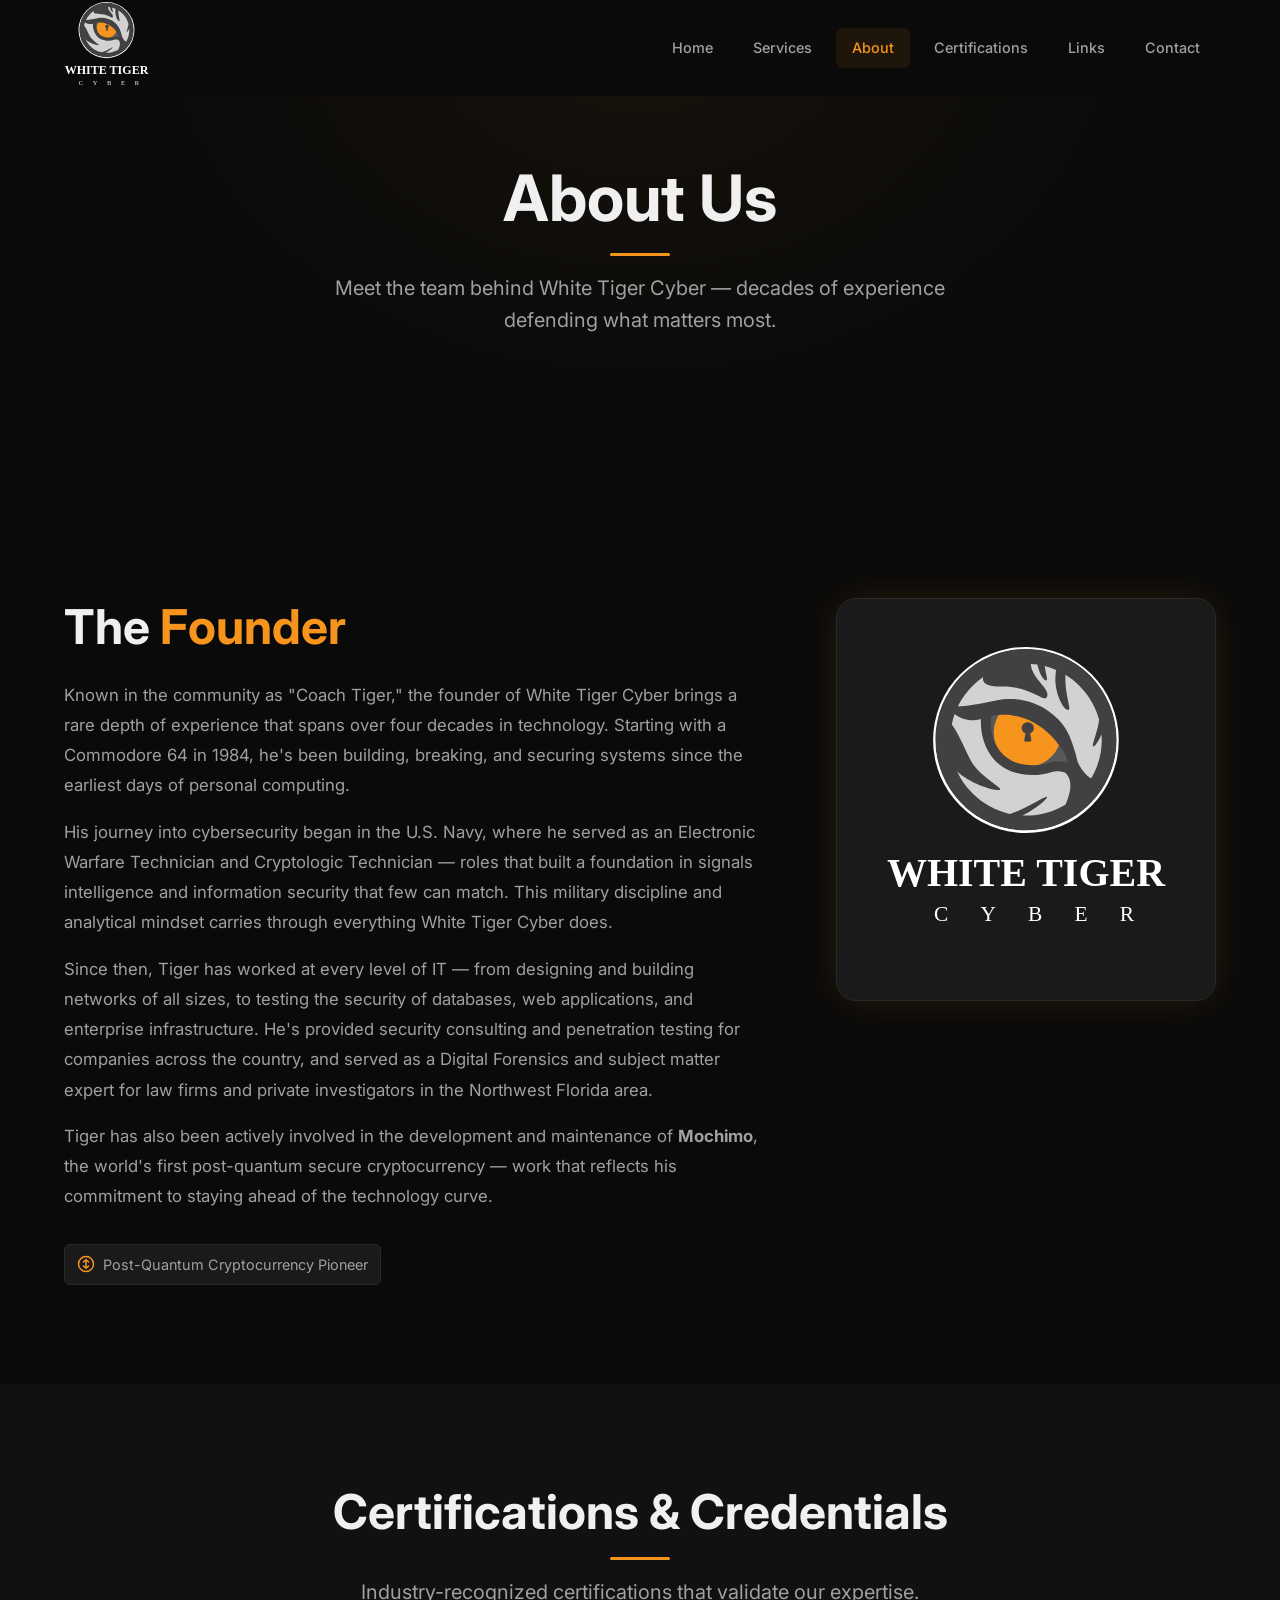
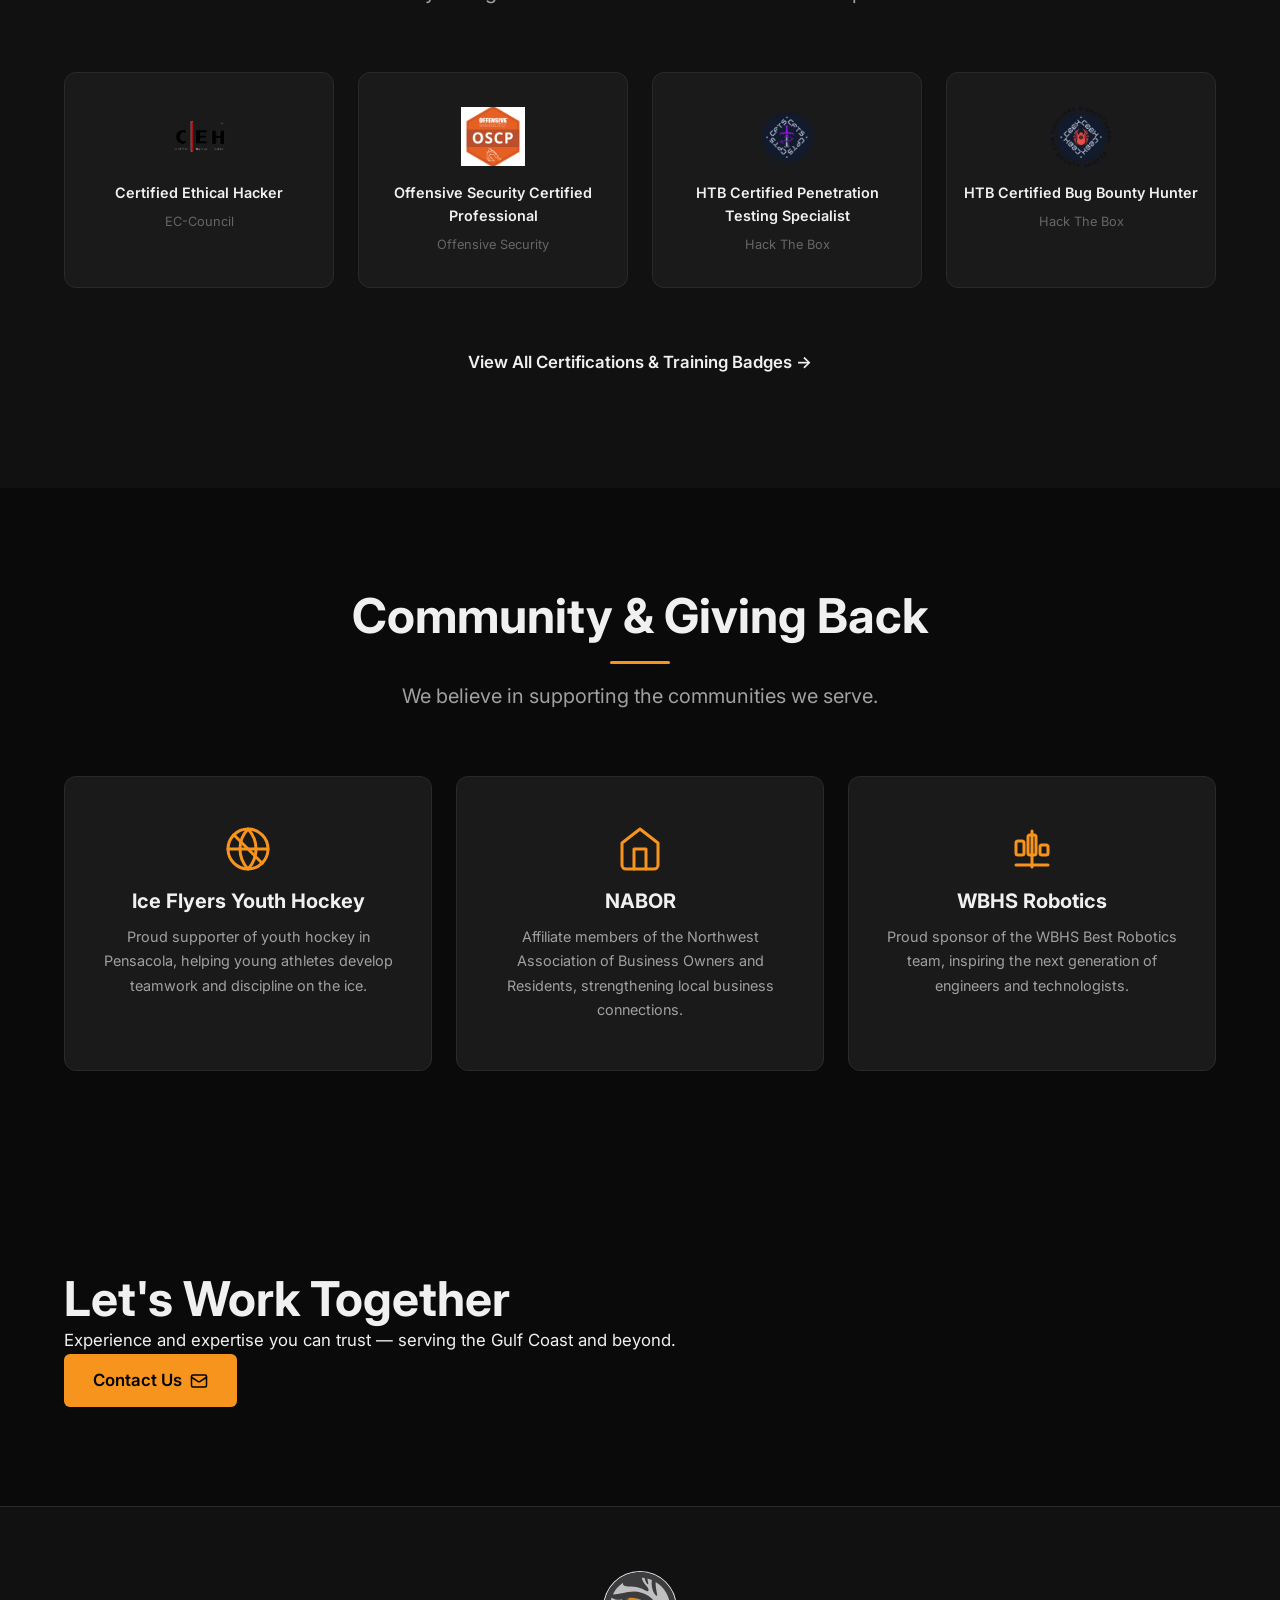
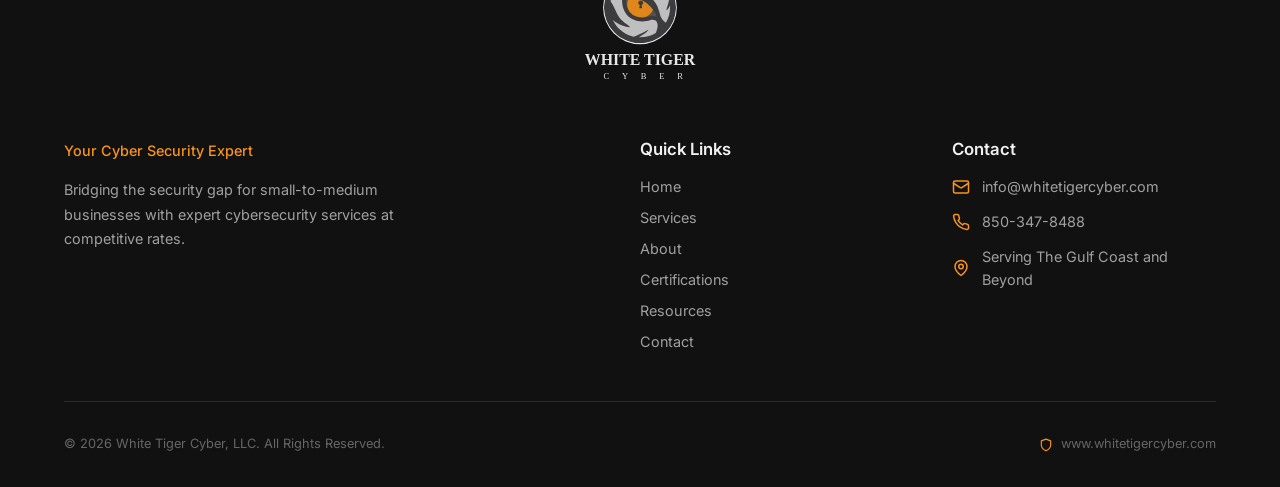
==== commit 58f3dc12: "Replace CEH and OSCP text logos with badge images on About page Co-Authored-By: Claude Sonnet 4.6 <n" ====
--- a/about.html
+++ b/about.html
@@ -73,12 +73,12 @@
 
         <div class="certs-grid stagger-group">
           <div class="card cert-card fade-up">
-            <div class="cert-logo">CEH</div>
+            <img src="/images/certs/ceh.png" alt="CEH Badge" style="width:64px;height:64px;object-fit:contain;margin-bottom:var(--space-sm)">
             <div class="cert-name">Certified Ethical Hacker</div>
             <div class="cert-issuer">EC-Council</div>
           </div>
           <div class="card cert-card fade-up">
-            <div class="cert-logo">OSCP</div>
+            <img src="/images/certs/oscp.png" alt="OSCP Badge" style="width:64px;height:64px;object-fit:contain;margin-bottom:var(--space-sm)">
             <div class="cert-name">Offensive Security Certified Professional</div>
             <div class="cert-issuer">Offensive Security</div>
           </div>
